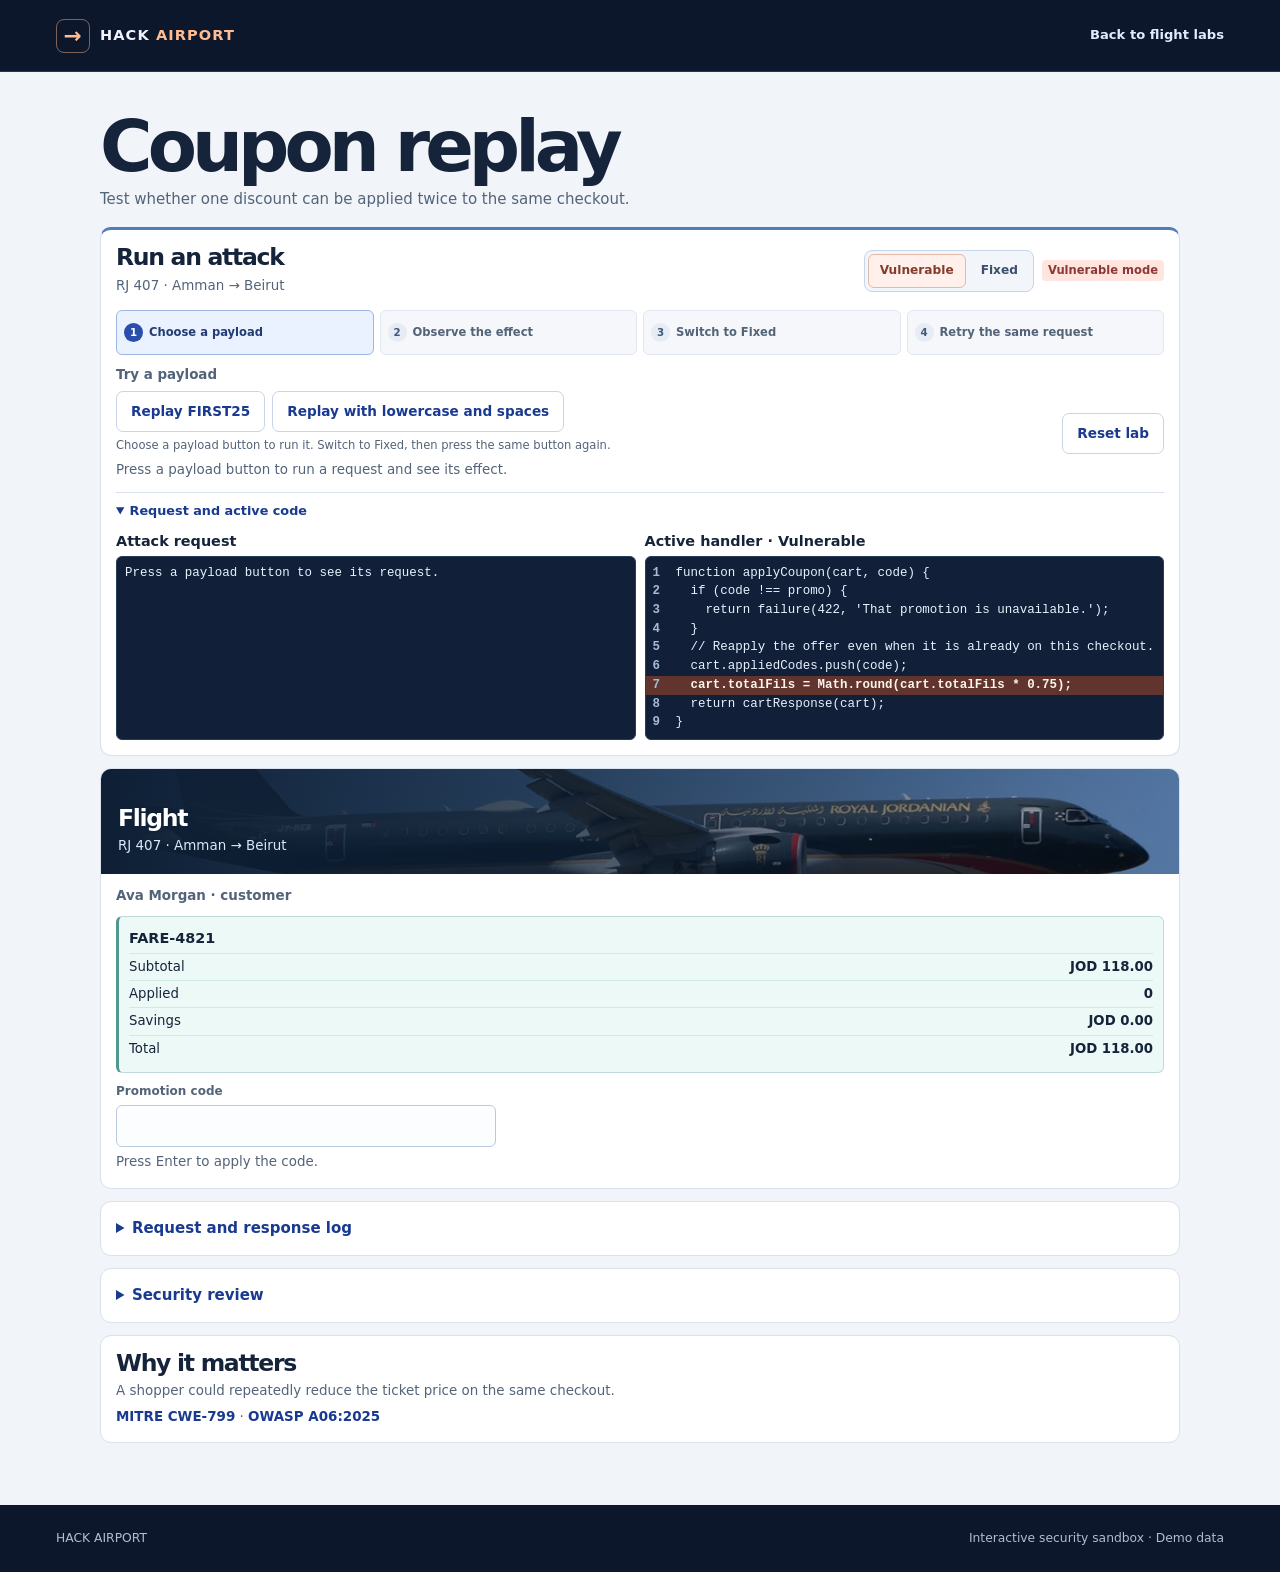
==== projects/hack-airport-lab/checkout.html @ 0961309b "Add Hack Airport security lab project" ====
<!doctype html>
<html lang="en">
<head>
  <meta charset="utf-8">
  <meta name="viewport" content="width=device-width, initial-scale=1">
  <meta name="result-site" content="https://hack-airport-lab.chippersequoia4.chatgpt.site">
  <meta name="theme-color" content="#101315">
  <title>Flight checkout | Hack Airport</title>
  <link rel="stylesheet" href="assets/airport.css">
  <script defer src="assets/flights.js"></script>
  <script defer src="assets/security.js"></script>
  <script defer src="assets/labs.js"></script>
</head>
<body data-lab="coupon">
  <a class="skip" href="#main">Skip to content</a>
  <header class="topbar"><div class="container nav">
    <a href="index.html" class="brand" aria-label="Hack Airport home"><span class="brand-mark" aria-hidden="true">→</span><span>HACK <b>AIRPORT</b></span></a>
    <a class="lab-return" data-return href="index.html">Back to departures</a>
  </div></header>
  <main id="main" class="container lab-page">
    <section class="lab-title">
      <div><h1>Coupon replay</h1><p>Test whether one discount can be applied twice to the same checkout.</p></div>
    </section>
    <section class="lab-panel guided-lab" aria-labelledby="guided-title">
      <div class="guided-head">
        <div><h2 id="guided-title">Run an attack</h2><p id="guided-flight"></p></div>
        <div class="mode-controls">
          <div class="mode-switch" role="group" aria-label="Vulnerability mode">
            <button type="button" class="mode-choice" data-mode-select="vulnerable" aria-pressed="true">Vulnerable</button>
            <button type="button" class="mode-choice" data-mode-select="fixed" aria-pressed="false">Fixed</button>
          </div>
          <span id="mode-state" class="mode-badge" role="status">Vulnerable mode</span>
        </div>
      </div>
      <ol class="lab-steps" aria-label="Lab progress">
        <li aria-current="step"><span>1</span> Choose a payload</li>
        <li><span>2</span> Observe the effect</li>
        <li><span>3</span> Switch to Fixed</li>
        <li><span>4</span> Retry the same request</li>
      </ol>
      <div class="guided-controls">
        <div class="lab-field payload-field">
          <p id="attack-label" class="payload-label">Try a payload</p>
          <div id="attack-options" class="attack-options" role="group" aria-labelledby="attack-label"></div>
          <p class="payload-help">Choose a payload button to run it. Switch to Fixed, then press the same button again.</p>
        </div>
        <div class="lab-actions">
          <button type="button" class="button secondary" id="reset">Reset lab</button>
        </div>
      </div>
      <p id="attack-context" class="attack-context">Press a payload button to run a request and see its effect.</p>
      <div id="attack-result" class="attack-result" role="status" hidden><strong id="attack-verdict"></strong><span id="attack-message"></span></div>
      <div id="attack-effects" class="attack-effects" hidden>
        <div class="effect-card"><p id="effect-before-label">Before the request</p><strong id="effect-before-value"></strong><span id="effect-before-detail"></span></div>
        <div class="effect-card"><p id="effect-after-label">After the request</p><strong id="effect-after-value"></strong><span id="effect-after-detail"></span></div>
      </div>
      <section id="result-share" class="result-share" aria-labelledby="share-title" hidden>
        <div><h3 id="share-title">Result link</h3><p id="result-link-note"></p></div>
        <div class="lab-actions"><button type="button" id="copy-result" class="button secondary">Copy result link</button><a id="open-result" class="button secondary" href="index.html" target="_blank" rel="noopener">Open result →</a></div>
        <input id="result-url" aria-label="Result link" readonly><p id="copy-status" class="feedback" role="status"></p>
      </section>
      <details class="technical-workshop" open>
        <summary>Request and active code</summary>
        <div class="compare-columns guided-code">
          <div><h3>Attack request</h3><pre id="attack-code" class="request-text">Choose an attack to see the request.</pre></div>
          <div><h3 id="active-code-title">Active handler · Vulnerable</h3><pre class="code-view" id="active-code"></pre></div>
        </div>
      </details>
      <noscript><p>Enable JavaScript to run this lab.</p></noscript>
    </section>
    <section class="lab-panel lab-portal" aria-labelledby="portal-title">
      <div class="lab-portal-banner"><div><h2 id="portal-title">Flight</h2><p id="portal-flight"></p></div></div>
      <p class="lab-session" id="actor"></p>
      <div id="app-output" class="lab-receipt" aria-live="polite"></div>
      <form id="coupon-form" class="lab-field lab-inline">
          <label for="promo-code">Promotion code</label>
          <div><input id="promo-code" maxlength="24" required spellcheck="false" autocomplete="off"></div>
          <p>Press Enter to apply the code.</p>
          <p id="coupon-feedback" class="feedback" role="status"></p>
        </form>
    </section>
    <details class="lab-panel lab-inspector manual-inspector">
      <summary>Request and response log</summary>
      <div class="compare-columns">
        <div><h3>Latest request</h3><pre id="request-line" class="request-text">No request sent.</pre></div>
        <div><h3>Latest response <span class="response-status" id="response-status"></span></h3><pre class="response-text" id="response">No request sent.</pre></div>
      </div>
      <details class="request-console">
          <summary>Request console</summary>
          <div class="lab-field">
            <label for="request-editor">HTTP request</label>
            <textarea id="request-editor" rows="5" spellcheck="false" autocomplete="off" autocapitalize="off"></textarea>
            <p><kbd>Ctrl</kbd> + <kbd>Enter</kbd> to send. On Mac, use <kbd>⌘</kbd> + <kbd>Enter</kbd>.</p>
            <p id="request-error" class="feedback" role="status"></p>
          </div>
        </details>
      <details class="lab-hint"><summary>Request history</summary><ol id="request-history" class="lab-history"></ol></details>
    </details>
    <details class="lab-panel manual-review">
      <summary>Security review</summary>
      <p>Repeated applications of one offer lower the same checkout total. The vulnerable handler discounts the current total on each accepted request.</p>
      <p>CWE-799 · Related OWASP A06:2025</p>
    </details>
    <section class="lab-panel lab-comparison" id="comparison" aria-labelledby="comparison-title" hidden>
      <h2 id="comparison-title">Same request, before and after</h2>
      <pre class="request-text" id="compare-request"></pre>
      <div class="compare-columns"><div><h3>Before fix <span id="before-status" class="response-status"></span></h3><pre class="response-text" id="before-response"></pre></div>
      <div><h3>After fix <span id="after-status" class="response-status"></span></h3><pre class="response-text" id="after-response"></pre></div></div>
    </section>
    <section class="lab-panel lab-notes"><h2>Why it matters</h2><p>A shopper could repeatedly reduce the ticket price on the same checkout.</p><p><a href="https://cwe.mitre.org/data/definitions/799.html">MITRE CWE-799</a> · <a href="https://top10.owasp.org/2025/A06_2025-Insecure_Design/">OWASP A06:2025</a></p></section>
  </main>
  <footer class="site-footer"><div class="container"><span>HACK AIRPORT</span><p>Interactive security sandbox · Demo data</p></div></footer>
  <noscript><p class="no-js">Enable JavaScript to run this lab.</p></noscript>
</body>
</html>
---- projects/hack-airport-lab/assets/airport.css ----
:root {
  color-scheme: light;
  --paper: #f1f4f9;
  --surface: #fff;
  --navy: #101c33;
  --navy-deep: #0d172b;
  --ink: #15243a;
  --muted: #536479;
  --line: #d9e1ec;
  --blue: #294eac;
  --blue-dark: #193a90;
  --blue-soft: #eaf0ff;
  --coral: #ffb788;
  --green: #177c76;
  --red: #a43f42;
  font-family: "Instrument Sans", "Inter", system-ui, sans-serif;
}
* { box-sizing: border-box }
[hidden] { display: none !important }
html { scroll-padding-top: 24px }
body { margin: 0; color: var(--ink); background: var(--paper); font-size: 15px; line-height: 1.53 }
h1,h2,h3,p,dl,dd { margin: 0 }
a { color: inherit; text-decoration: none }
button,input,select,textarea { font: inherit }
button { cursor: pointer }
button:disabled { cursor: not-allowed }
button,a,input,select,summary,textarea { -webkit-tap-highlight-color: transparent }
:focus-visible { outline: 3px solid #3065e6; outline-offset: 4px }
.container { width: min(1280px,calc(100% - 112px)); margin-inline: auto }
.skip { position: absolute; top: 6px; left: 12px; z-index: 20; padding: 8px 14px; color: var(--ink); background: white; transform: translateY(-160%) }
.skip:focus { transform: none }
.topbar { background: var(--navy-deep); color: #f0f4ff; border-bottom: 1px solid #ffffff20 }
.nav { display: flex; min-height: 71px; gap: 28px; align-items: center; justify-content: space-between }
.brand { display: inline-flex; align-items: center; flex-shrink: 0; gap: 10px; font-size: .91rem; font-weight: 550; letter-spacing: .075em }
.brand b { color: #ffbc92; font-weight: 800 }
.brand-mark { width: 34px; height: 34px; display: grid; place-items: center; border: 1px solid #ffbc9276; color: #ffbc92; border-radius: 8px; font-size: 1.35rem; line-height: 1 }
.nav nav { display: flex; gap: 23px; align-items: center; font-size: .88rem; font-weight: 600 }
.nav nav a:hover,.nav nav a[aria-current="page"] { color: #ffbc92 }
.nav-status { font-size: .78rem; white-space: nowrap; color: #b0bed7 }
.nav-status i,.board-label i { display: inline-block; width: 7px; height: 7px; margin-right: 5px; border-radius: 100%; background: #75cfb1; vertical-align: 1px }
.button { display: inline-flex; align-items: center; justify-content: center; gap: 9px; min-height: 42px; padding: 7px 14px; border: 1px solid transparent; border-radius: 7px; font-size: .85rem; font-weight: 750; line-height: 1.25; text-align: center; white-space: nowrap; transition: background .15s, border-color .15s, color .15s }
.button.primary { background: var(--blue); color: #fff }
.button.primary:hover:not(:disabled) { background: var(--blue-dark) }
.button.secondary { border-color: #c7d4e9; color: var(--blue-dark); background: #fff }
.button.secondary:hover:not(:disabled) { border-color: var(--blue); background: var(--blue-soft) }
.button:disabled { opacity: .5 }
.button.wide { width: 100% }
.terminal-hero { position: relative; isolation: isolate; overflow: hidden; background: var(--navy); color: white }
.hero-photo { position: absolute; inset: 0 0 0 30%; z-index: -1 }
.hero-photo::after { content: ''; position: absolute; inset: 0; background: linear-gradient(90deg,#101c33 0%,#101c33ad 16%,#101c331c 47%,transparent 79%),linear-gradient(0deg,#101c3390,transparent 44%) }
.terminal-image { width: 100%; height: 100%; display: block; object-fit: cover; object-position: center 50% }
.terminal-inner { position: relative; display: flex; align-items: center; min-height: 397px; padding-block: 53px 60px }
.terminal-copy { max-width: 560px }
.terminal-label { display: flex; gap: 9px; align-items: center; color: #f0c0a5; font-size: .75rem; font-weight: 750; letter-spacing: .135em; margin-bottom: 12px }
.terminal-copy h1 { letter-spacing: -.085em; font-weight: 730; font-size: clamp(3.8rem,8vw,7.3rem); line-height: .99; margin: 0 0 14px -5px }
.terminal-copy > p:not(.terminal-label) { max-width: 32ch; font-size: clamp(1rem,1.7vw,1.16rem); color: #e4ebf7 }
.terminal-copy .button { margin-top: 22px }
.terminal-copy .primary,.aircraft-cap .primary { background: #ffbd92; color: #1f2540; border-color: #ffbd92 }
.terminal-copy .primary:hover { background: #ffd0ae }
.hero-caption { position: absolute; right: 0; bottom: 20px; color: #fff; font-size: .75rem; font-weight: 650 }
.departures,.flight-main,.lab-page { padding-block: 38px 62px }
.section-heading { display: flex; justify-content: space-between; align-items: end; flex-wrap: wrap; gap: 13px; margin-bottom: 15px }
.section-heading h2,.lab-panel h2 { font-size: clamp(1.68rem,3.4vw,2.6rem); letter-spacing: -.055em; line-height: 1.09; font-weight: 750 }
.section-heading p { color: var(--muted); margin-top: 5px; font-size: .87rem }
.board-label { white-space: nowrap; color: var(--muted); font-size: .67rem; letter-spacing: .11em; font-weight: 800 }
.board-label i { background: #b2723f }
.board-controls { display: flex; gap: 10px; align-items: end; padding: 12px; background: #fff; border: 1px solid var(--line); border-radius: 11px }
.board-controls label,.control label { display: block; font-size: .74rem; font-weight: 650; color: var(--muted); margin-bottom: 4px }
.board-controls input,.board-controls select,.control select,.payment-fields input,.payment-fields select,.promo input,.lab-field input,.lab-field select,.lab-field textarea { width: 100%; min-width: 0; min-height: 42px; border: 1px solid #bbc9de; border-radius: 6px; padding: 7px 10px; color: var(--ink); background: #fcfdff }
.search-field { flex: 1 }
.board-controls select { min-width: 159px }
.flight-count { color: var(--muted); font-size: .77rem; margin: 13px 0 6px; min-height: 18px }
.flight-list { display: grid; gap: 7px }
.flight-row { display: grid; grid-template-columns: minmax(235px,1.08fr) minmax(275px,1.35fr) minmax(97px,.48fr) auto; align-items: center; gap: 21px; padding: 13px 14px; background: #fff; border: 1px solid var(--line); border-radius: 10px }
.flight-row:hover { border-color: #a8bbda }
.flight-identity { min-width: 0; display: flex; gap: 11px; align-items: center }
.flight-thumb { width: 75px; height: 54px; border-radius: 5px; object-fit: cover; background: #dbe8f6; flex: none }
.flight-identity strong,.flight-identity span,.flight-identity small,.board-price small,.board-price strong { display: block }
.flight-identity strong { font-size: 1rem; letter-spacing: -.013em }
.flight-identity span,.flight-identity small,.board-price small { font-size: .71rem; color: var(--muted) }
.flight-identity span { font-weight: 700 }
.board-route { display: grid; grid-template-columns: 1fr minmax(62px,.88fr) 1fr; align-items: center; gap: 10px }
.board-stop:last-child { text-align: right }
.board-stop strong { display: block; font-size: 1.42rem; line-height: 1.15; letter-spacing: -.04em; font-variant-numeric: tabular-nums }
.board-stop span { color: #3e5372; font-size: .72rem; white-space: nowrap }
.route-track { display: grid; text-align: center; align-items: center; gap: 3px; color: #546784; font-size: .69rem; white-space: nowrap }
.track-line { position: relative; display: block; height: 1px; background: #bfcee5; margin: 2px 0; width: 100% }
.track-line::after { content: ''; position: absolute; width: 6px; height: 6px; right: 0; top: -3px; border-top: 1px solid #8ca8ce; border-right: 1px solid #8ca8ce; transform: rotate(45deg) }
.board-price { text-align: right }
.board-price strong { font-size: 1.05rem; color: var(--blue-dark); white-space: nowrap }
.empty { border: 1px solid var(--line); border-radius: 8px; padding: 22px; background: #fff; color: var(--muted) }
.site-footer { color: #aebdd5; background: var(--navy-deep); font-size: .77rem }
.site-footer .container { display: flex; align-items: center; justify-content: space-between; flex-wrap: wrap; gap: 12px; padding-block: 24px }
.site-footer a { color: #f1d4bd; font-weight: 800; letter-spacing: .09em }
.back-link { display: inline-block; color: var(--blue-dark); font-size: .83rem; font-weight: 750; margin-bottom: 15px }
.flight-main { padding-top: 25px }
.itinerary { display: flex; justify-content: space-between; align-items: end; gap: 24px; flex-wrap: wrap; margin-bottom: 20px }
.itinerary-title > p { color: var(--blue-dark); font-size: .82rem; font-weight: 800; margin-bottom: 7px }
.itinerary-title h1,.lab-title h1 { font-size: clamp(2.4rem,5.6vw,5.15rem); letter-spacing: -.069em; line-height: 1.02 }
.itinerary-data { display: flex; gap: 21px; flex-wrap: wrap }
.itinerary-data dt,.fare-lines dt { color: var(--muted); font-size: .75rem }
.itinerary-data dd { font-size: 1.06rem; font-weight: 800; letter-spacing: -.02em }
.itinerary-data small { display: block; color: var(--muted); font-size: .7rem }
.aircraft-photo { position: relative; display: block; width: 100%; padding: 0; text-align: start; border: 1px solid #ccd6e5; border-radius: 14px; background: #b6c9df; overflow: hidden; isolation: isolate }
.aircraft-photo img { display: block; width: 100%; height: clamp(272px,40vw,513px); object-fit: cover; object-position: 50% 48%; transition: transform .3s }
.aircraft-photo:hover img { transform: scale(1.025) }
.aircraft-photo::after { content: ''; position: absolute; inset: 30% 0 0; background: linear-gradient(0deg,#07162bd9,transparent); pointer-events: none }
.aircraft-cap { position: absolute; bottom: 0; inset-inline: 0; z-index: 1; display: flex; justify-content: space-between; align-items: end; gap: 12px; padding: 22px; color: white }
.aircraft-cap strong { display: block; font-size: clamp(1.28rem,3.15vw,2.7rem); line-height: 1.03; letter-spacing: -.05em }
.aircraft-cap small { display: block; color: #e0ebfd; margin-top: 4px }
.aircraft-credits { display: flex; justify-content: space-between; flex-wrap: wrap; gap: 8px; color: var(--muted); font-size: .74rem; padding: 7px 2px 0 }
.aircraft-credits a,.source-link,.flight-sources a { color: var(--blue-dark); text-decoration: underline; text-underline-offset: 2px }
.cabin-section,.trips-section { margin-top: 32px }
.cabin-grid { display: grid; grid-template-columns: minmax(0,1fr) minmax(245px,294px); gap: 14px; align-items: start }
.cabin-panel,.booking-summary,.flight-sources,.lab-panel,.trip-card { border: 1px solid var(--line); border-radius: 11px; background: #fff; min-width: 0 }
.cabin-panel { overflow: hidden }
.cabin-toolbar { display: flex; flex-wrap: wrap; align-items: end; justify-content: space-between; gap: 10px; padding: 11px 13px; border-bottom: 1px solid var(--line) }
.control select { min-height: 36px; padding: 5px 9px; font-size: .81rem }
.view-switch,.camera-bar { display: flex; gap: 5px; flex-wrap: wrap }
.view-switch button,.camera-bar button { border: 1px solid #d1deef; background: #fff; color: #36567e; font-size: .76rem; font-weight: 700; min-height: 34px; border-radius: 5px; padding: 5px 8px }
.view-switch button[aria-pressed="true"],.camera-bar button[aria-pressed="true"] { border-color: #90a8d5; color: var(--blue-dark); background: var(--blue-soft) }
.camera-bar button:disabled { opacity: .5 }
.camera-bar { padding: 7px 12px; background: #eff4fb; border-top: 1px solid var(--line) }
.seat-legend { display: flex; align-items: center; flex-wrap: wrap; gap: 8px 13px; padding: 8px 13px; color: var(--muted); font-size: .71rem }
.seat-legend strong { margin-left: auto; color: var(--ink) }
.seat-legend i { display: inline-block; width: 10px; height: 10px; border-radius: 3px; margin-right: 2px }
.seat-legend .available { background: #3cb7aa }
.seat-legend .booked { background: #9aa8bb }
.seat-legend .selected { background: #f2a56b }
.cabin-viewport { position: relative; height: clamp(455px,52vw,584px); overflow: hidden; background: #102339 }
.cabin-viewport canvas,#hotspots { position: absolute; width: 100%; height: 100%; inset: 0 }
#hotspots { pointer-events: none }
.hot-seat { position: absolute; transform: translate(-50%,-50%); pointer-events: auto; min-width: 14px; min-height: 13px; padding: 0 1px; border: 1px solid #051d27; border-radius: 3px; color: #062520; background: #a7e9d7; font: 750 .58rem/1 ui-monospace,monospace; box-shadow: 0 1px 4px #08171966 }
.hot-seat:hover:not(:disabled) { background: #eefbf7 }
.hot-seat.booked { color: #f4f7fc; border-color: #465971; background: #556781; opacity: .8; pointer-events: none }
.hot-seat.selected { background: #ffc795; color: #401e10; border-color: #763c22 }
.camera-caption { position: absolute; pointer-events: none; top: 8px; right: 9px; color: #edf6ff; padding: 3px 6px; background: #0b172ad9; border: 1px solid #9aaec363; border-radius: 4px; font-size: .71rem }
.cabin-paging { display: flex; align-items: center; justify-content: space-between; gap: 6px; padding: 8px 10px; border-top: 1px solid var(--line); color: var(--muted); font-size: .73rem; text-align: center }
.cabin-paging .button { min-height: 33px; font-size: .73rem; padding: 4px 7px }
.flat-cabin { padding: 14px 10px; max-height: 620px; overflow: auto; background: #eaf0f7 }
.flat-header { display: block; width: fit-content; margin: 2px auto 9px; padding: 4px 10px; border: 1px solid #9eb0c8; border-radius: 7px 7px 3px 3px; background: #d7e2f0; color: #405a7b; font-size: .72rem }
.flat-row { display: grid; grid-template-columns: 22px repeat(var(--cols), minmax(16px,31px)); gap: 3px; justify-content: center; align-items: center; margin-bottom: 4px; font-size: .7rem; color: #465773 }
.flat-row button { min-width: 0; min-height: 25px; padding: 0; font-size: .61rem; border: 1px solid #80bcb1; background: #d8f1ea; color: #0c504a; border-radius: 4px; font-weight: 750 }
.flat-row button:disabled { background: #d3dce9; border-color: #b2bfcf; color: #4e5d73 }
.flat-row button.selected { border-color: #cc874e; background: #ffdfbd; color: #603619 }
.flat-row button:hover:not(:disabled) { border-color: #155d53 }
.flat-class { width: min(100%,360px); margin: 11px auto 8px; padding: 3px 5px; color: #3d5476; border-bottom: 1px solid #b7c6db; font-size: .73rem; font-weight: 775; text-align: center }
.booking-summary { padding: 16px; position: sticky; top: 10px }
.seat-location { padding: 8px; background: #e8f1fb; color: #2e527a; border-radius: 5px; font-size: .71rem; font-weight: 800; letter-spacing: .07em; margin-bottom: 12px }
.booking-summary h3 { font-size: 1.43rem; letter-spacing: -.04em }
.booking-summary > p:not(.seat-location) { margin-top: 4px; font-size: .81rem; color: var(--muted) }
.booking-summary .button { margin-top: 13px }
.fare-lines { margin-top: 11px }
.fare-lines div { display: flex; justify-content: space-between; gap: 8px; align-items: baseline; padding: 5px 0; border-top: 1px solid var(--line) }
.fare-lines dd { font-weight: 750; text-align: right }
.trip-list { display: grid; gap: 7px }
.trip-card { display: flex; flex-wrap: wrap; gap: 12px; justify-content: space-between; padding: 12px 15px }
.trip-card p { color: var(--muted); font-size: .76rem }
.trip-card strong,.trip-card a { font-size: .9rem; font-weight: 750 }
.trip-card a { color: var(--blue-dark) }
.flight-sources { margin-top: 22px; padding: 12px; font-size: .81rem; color: var(--muted) }
.flight-sources summary { cursor: pointer; font-weight: 700; color: var(--ink) }
.flight-sources p { margin-block: 7px }
.payment-dialog { width: min(94%,515px); max-height: 92vh; overflow: auto; color: var(--ink); background: var(--surface); border: 1px solid #aabbd7; border-radius: 12px; padding: 19px }
.payment-dialog::backdrop { background: #09162cbd }
.dialog-head { display: flex; align-items: start; justify-content: space-between; gap: 7px; margin-bottom: 14px }
.dialog-head h2 { font-size: 1.6rem; letter-spacing: -.04em }
.dialog-head p { color: var(--muted); font-size: .84rem }
.dialog-head .button { min-height: 33px; padding: 5px 10px; font-size: 1rem }
.payment-fields { display: grid; grid-template-columns: 1fr 1fr; gap: 8px }
.payment-fields label,.promo label,.lab-field label { display: grid; gap: 3px; font-size: .75rem; font-weight: 750; color: var(--muted) }
.promo { margin-top: 11px }
.promo div { display: flex; gap: 5px; margin-top: 4px }
.checkout-total { display: flex; justify-content: space-between; align-items: center; border-top: 1px solid var(--line); padding: 9px 0; margin-top: 9px }
.checkout-total strong { font-size: 1.25rem; color: var(--blue-dark) }
.feedback { font-size: .81rem; margin-top: 4px; color: var(--green) }
.feedback[data-error="true"] { color: var(--red) }
.feedback:empty { display: none }
.lab-page { max-width: 1080px }
.lab-title { margin-bottom: 16px }
.lab-title p { color: var(--muted); margin-top: 5px }
.lab-panel { padding: 15px }
.lab-portal { overflow: hidden }
.lab-inspector,.manual-review,.lab-comparison,.lab-code,.lab-notes { margin-top: 12px }
.lab-panel h2 { font-size: 1.47rem; margin-bottom: 5px }
.lab-panel h3 { font-size: .9rem; margin-bottom: 4px }
.lab-panel p { color: var(--muted); font-size: .84rem }
.lab-portal-banner { display: grid; align-items: end; min-height: 105px; margin: -15px -15px 12px; padding: 17px; color: white; background: linear-gradient(90deg,#0e1f35 0%,#0d1f35c6 42%,#101c3354),var(--lab-still) center 43%/cover }
.lab-portal-banner p { color: #d9e8fb }
.lab-session { font-size: .8rem; font-weight: 700 }
.lab-receipt { padding: 10px; margin: 9px 0; border: 1px solid #bfd9dc; border-left: 3px solid #51978e; border-radius: 6px; background: #edf9f7 }
.lab-receipt dl div { display: flex; justify-content: space-between; gap: 8px; padding: 3px 0; border-top: 1px solid #cfe9e6; font-size: .83rem }
.lab-receipt dd { font-weight: 750; text-align: right }
.lab-field { display: grid; gap: 5px; max-width: 380px }
.request-console .lab-field { max-width: none; margin-top: 7px }
.lab-field textarea { font: .85rem/1.5 ui-monospace,monospace; resize: vertical }
.compare-columns,.lab-code { display: grid; grid-template-columns: repeat(2,minmax(0,1fr)); gap: 9px }
.lab-inspector .compare-columns { margin: 9px 0 }
.lab-modebar,.lab-actions { display: flex; align-items: center; flex-wrap: wrap; gap: 6px }
.lab-modebar { justify-content: space-between; margin: 8px 0 }
.mode-badge,.response-status:not(:empty) { display: inline-block; padding: 2px 6px; border-radius: 4px; font-size: .72rem; background: #dcefe9; color: #124e48; font-weight: 750 }
.mode-badge:not(.is-fixed),.response-status[data-error="true"] { background: #ffe5de; color: #8c3837 }
.request-text,.response-text,.code-view { min-height: 37px; padding: 7px 8px; border: 1px solid #293c57; border-radius: 6px; background: #112038; color: #e8f2ff; white-space: pre-wrap; overflow-wrap: anywhere; font: .78rem/1.5 ui-monospace,monospace; margin: 0 }
.code-view { white-space: pre; overflow: auto; padding-inline: 0 }
.code-line { display: block; padding-inline: 7px }
.code-line strong { display: inline-block; min-width: 2.4ch; color: #a3bbdb; margin-right: 5px }
#vulnerable-code .highlight-line { background: #60372c; color: #fff2e9 }
#fixed-code .highlight-line { background: #1e574b; color: #ecfaf6 }
.lab-code p,.lab-notes p,.manual-review p { margin-top: 5px }
.lab-notes a,.lab-panel summary { color: var(--blue-dark); cursor: pointer; font-weight: 750 }
.lab-history { color: var(--muted); font-size: .8rem; margin-block: 3px }
.lab-comparison .request-text { margin-bottom: 7px }
@media(max-width:1050px) {
  .container { width: calc(100% - 54px) }
  .flight-row { gap: 10px; grid-template-columns: minmax(161px,.9fr) minmax(244px,1.4fr) minmax(77px,.4fr) auto }
  .flight-thumb { width: 53px; height: 42px }
}
@media(max-width:780px) {
  .hero-photo { left: 18%; opacity: .74 }
  .hero-photo::after { background: linear-gradient(90deg,#101c33,#101c3390 40%,#101c331d 84%),linear-gradient(0deg,#101c338c,transparent 50%) }
  .terminal-inner { min-height: 335px }
  .flight-row { grid-template-columns: 1fr 1fr; row-gap: 10px }
  .flight-identity { grid-column: 1 }
  .board-price { grid-row: 1; grid-column: 2 }
  .board-route { grid-column: 1 / -1; grid-row: 2; border-top: 1px solid var(--line); padding-top: 8px }
  .flight-select { grid-column: 1 / -1; justify-self: end }
  .cabin-grid { grid-template-columns: 1fr }
  .booking-summary { position: static }
}
@media(max-width:520px) {
  .container { width: calc(100% - 24px) }
  .nav { min-height: 58px; gap: 8px }
  .nav nav { gap: 9px; font-size: .76rem }
  .nav-status { display: none }
  .terminal-copy h1 { font-size: 3.53rem; margin-left: -2px }
  .terminal-copy > p:not(.terminal-label) { max-width: 25ch }
  .terminal-inner { min-height: 313px; padding-block: 35px 47px }
  .hero-photo { left: 0; opacity: .59 }
  .hero-caption { bottom: 8px }
  .departures,.flight-main,.lab-page { padding-block: 23px 35px }
  .board-controls { flex-wrap: wrap }
  .search-field { flex-basis: 100% }
  .aircraft-cap { padding: 12px; align-items: start; flex-direction: column }
  .aircraft-cap .button { min-height: 35px }
  .cabin-viewport { height: 432px }
  .seat-legend strong { flex-basis: 100%; margin-left: 0 }
  .payment-fields,.lab-code,.compare-columns { grid-template-columns: 1fr }
}
@media(prefers-reduced-motion:reduce) {
  *,*::before,*::after { transition: none !important; scroll-behavior: auto !important }
}

/* Flight detail and aircraft-wide seat map */
.flight-page .itinerary { margin-bottom: 14px; gap: 15px 25px }
.flight-page .itinerary-title h1 { font-size: clamp(2rem,5vw,4.3rem) }
.flight-page .cabin-section { margin-top: 21px }
.compact-aircraft { display: grid; grid-template-columns: minmax(120px,208px) minmax(155px,1fr) auto; align-items: center; gap: 13px 16px; padding: 8px; border: 1px solid #d2dceb; border-radius: 12px; background: #fff }
.compact-aircraft > img { display: block; width: 100%; height: 91px; object-fit: cover; object-position: center 49%; border-radius: 7px; background: #cbdcec }
.compact-aircraft-info h2 { color: var(--ink); font-size: clamp(1rem,2.2vw,1.44rem); letter-spacing: -.04em; line-height: 1.17 }
.compact-aircraft-info p,.compact-aircraft-info a { color: var(--muted); font-size: .76rem }
.compact-aircraft-info a { display: inline-block; color: var(--blue-dark); text-decoration: underline; margin-top: 2px; text-underline-offset: 2px }
.aircraft-inventory { display: grid; grid-template-columns: repeat(3,minmax(78px,1fr)); gap: 6px; padding-right: 3px }
.aircraft-inventory > div { min-width: 0; padding: 9px 11px; border: 1px solid #d4e2e6; border-radius: 7px; color: #175f53; background: #eef9f4 }
.aircraft-inventory > div:nth-child(2) { border-color: #e6d4a2; color: #74521e; background: #fcf4e1 }
.aircraft-inventory > div:nth-child(3) { border-color: #d5dfea; color: #43546c; background: #f1f4f9 }
.aircraft-inventory dd { font-size: 1.22rem; font-weight: 800; line-height: 1.15; font-variant-numeric: tabular-nums }
.aircraft-inventory dt { white-space: nowrap; font-size: .69rem }
.card-availability { color: #146957 !important; font-weight: 750 }
.flight-page .cabin-toolbar { align-items: center; padding-top: 9px; padding-bottom: 9px }
.deck-links { display: flex; gap: 6px; align-items: center; flex-wrap: wrap; font-size: .76rem; color: #547090 }
.deck-links a,.deck-links span { padding: 3px 7px; border: 1px solid #c6d5e6; border-radius: 5px; background: #f4f8fc; font-weight: 700 }
.deck-links a:hover { background: #e6effd; color: var(--blue-dark) }
.seat-legend .vip { background: #c79a51 }
.whole-cabin { overflow: auto; max-height: min(78vh,835px); min-height: 495px; border-top: 1px solid var(--line); background: linear-gradient(90deg,#e6edf4,#f1f5f8 38%,#edf2f7 66%,#e6edf4); scrollbar-color: #91a8c2 #e5edf5; scrollbar-width: thin; scroll-padding-top: 41px }
.full-deck + .full-deck { border-top: 2px solid #bfcfe0 }
.deck-header { position: sticky; top: 0; z-index: 2; display: flex; align-items: center; justify-content: space-between; gap: 10px; padding: 8px 12px; border-bottom: 1px solid #c5d4e3; background: #f0f5faf5; color: #365475 }
.deck-header h3 { font-size: .88rem; color: var(--ink) }
.deck-header span { font-size: .73rem; color: #176b5d; font-weight: 750 }
.deck-stage { position: relative; width: 100%; min-height: 153px; isolation: isolate }
.deck-canvas,.deck-seat-layer { position: absolute; display: block; width: 100%; height: 100%; inset: 0 }
.deck-seat-layer { pointer-events: none }
.deck-seat { position: absolute; transform: translate(-50%,-50%); height: 18px; padding: 0 1px; pointer-events: auto; border: 1px solid #4f9987; border-radius: 3px; background: #a9ebd9; color: #0f3933; font: 800 .57rem/1 ui-monospace,monospace; text-align: center }
.deck-seat:hover:not(:disabled),.deck-seat:focus-visible { background: white; color: #074b3e; z-index: 1 }
.deck-seat.booked { border-color: #566780; color: #e6edf8; background: #5f7087 }
.deck-seat.vip-seat:not(.booked):not(.selected),.hot-seat.vip-seat:not(.booked):not(.selected),.flat-row button.vip-seat:not(:disabled):not(.selected) { color: #482f10; background: #f2d8a4; border-color: #ac7d3c }
.deck-seat.selected { background: #ffc38e; border-color: #8a491f; color: #502710 }
.seat-tools { display: grid; gap: 9px; position: sticky; top: 10px; min-width: 0 }
.seat-tools .booking-summary { position: static }
#preview-seat { margin-top: 11px }
#continue-booking { margin-top: 6px }
.vip-location { background: #f7edda; color: #7b5521 }
.cabin-classes,.inside-photo { min-width: 0; border: 1px solid var(--line); border-radius: 9px; background: #fff }
.cabin-classes { padding: 10px 12px }
.cabin-classes h3 { font-size: .9rem; margin-bottom: 3px }
.class-item { display: flex; flex-wrap: wrap; justify-content: space-between; align-items: center; gap: 5px; border-top: 1px solid #edf1f5; padding: 4px 0; font-size: .73rem; color: #566e8a }
.class-item strong { color: #344c6c; font-weight: 750 }
.vip-label { display: inline-block; margin-left: 5px; color: #714c18; background: #f7e9c9; border: 1px solid #e4cf99; padding: 0 4px; border-radius: 3px; font-size: .61rem; line-height: 1.5; font-weight: 800 }
.inside-photo { margin: 0; overflow: hidden }
.inside-photo img { display: block; width: 100%; height: 139px; object-fit: cover; object-position: center; background: #e4eef8 }
.inside-photo figcaption { padding: 6px 8px; color: var(--muted); font-size: .67rem }
.inside-photo figcaption a { display: block; color: var(--blue-dark); text-decoration: underline; text-underline-offset: 2px }
@media(max-width:920px) {
  .compact-aircraft { grid-template-columns: minmax(125px,158px) minmax(150px,1fr) auto }
  .aircraft-inventory { grid-template-columns: repeat(3,minmax(62px,1fr)) }
  .aircraft-inventory > div { padding-inline: 6px }
}
@media(max-width:780px) {
  .seat-tools { position: static; grid-template-columns: minmax(245px,1fr) minmax(190px,1fr); align-items: start }
  .seat-tools .booking-summary { grid-row: span 2 }
  .inside-photo img { height: 113px }
  .whole-cabin { max-height: 69vh; min-height: 400px }
}
@media(max-width:620px) {
  .compact-aircraft { grid-template-columns: minmax(100px,170px) minmax(115px,1fr); gap: 7px 10px }
  .compact-aircraft > img { height: 73px }
  .aircraft-inventory { grid-column: 1 / -1; padding-right: 0 }
  .aircraft-inventory > div { padding: 5px 7px }
  .flight-page .itinerary-data { gap: 8px 16px }
  .flight-page .itinerary-data small { word-break: normal }
}
@media(max-width:520px) {
  .seat-tools { grid-template-columns: minmax(0,1fr) }
  .seat-tools .booking-summary { grid-row: auto }
  .whole-cabin { max-height: 66vh; min-height: 335px }
  .deck-seat { height: 16px; font-size: .56rem }
}
.whole-cabin.is-fit { display: grid; grid-auto-flow: column; grid-auto-columns: minmax(0,1fr); min-height: 0; max-height: none; }
.whole-cabin.is-fit .full-deck + .full-deck { border-top: 0; border-left: 1px solid #c5d4e3 }
.whole-cabin.is-fit .deck-header { position: static; align-items: start; flex-wrap: wrap; gap: 1px 5px }
.whole-cabin.is-fit .deck-seat-layer { display: none }
@media(max-width:430px) {
  .whole-cabin.is-fit .deck-header { padding-inline: 7px }
  .view-switch button { padding-inline: 5px }
}

.flight-labs { margin-top: 33px; scroll-margin-top: 20px }
.flight-lab-grid { display: grid; grid-template-columns: repeat(3,minmax(0,1fr)); gap: 9px }
.flight-lab-grid article { display: grid; grid-template-rows: auto 1fr auto; gap: 5px; min-width: 0; padding: 14px; border: 1px solid var(--line); border-top: 3px solid #738fc8; border-radius: 8px; background: #fff }
.flight-lab-grid h3 { color: var(--ink); font-size: .95rem }
.flight-lab-grid p { color: var(--muted); font-size: .82rem }
.flight-lab-grid .button { justify-self: start; margin-top: 5px }
.guided-lab { margin-bottom: 12px; border-top: 3px solid #7898cf }
.guided-head,.guided-controls { display: flex; flex-wrap: wrap; justify-content: space-between; gap: 8px 15px; align-items: center }
.guided-controls { align-items: end; margin: 10px 0 6px }
.guided-controls .lab-field { flex-basis: min(100%,620px); max-width: none }
.guided-controls .button { min-height: 41px }
.mode-controls { display: flex; align-items: center; flex-wrap: wrap; gap: 8px }
.mode-switch { display: inline-flex; padding: 3px; gap: 3px; border: 1px solid #c7d4e9; border-radius: 8px; background: #f2f5fa }
.mode-choice { min-height: 34px; padding: 6px 11px; border: 1px solid transparent; border-radius: 6px; color: #3c4f6d; background: transparent; font: inherit; font-size: .76rem; font-weight: 750; cursor: pointer }
.mode-choice[aria-pressed="true"][data-mode-select="vulnerable"] { border-color: #e3baaa; color: #843c2b; background: #fff0eb }
.mode-choice[aria-pressed="true"][data-mode-select="fixed"] { border-color: #9dcdbb; color: #185545; background: #e7f6ef }
.payload-label { margin: 0; font-size: .75rem; font-weight: 750; color: var(--muted) }
.attack-options { display: flex; flex-wrap: wrap; gap: 7px }
.payload-button { min-height: 41px; white-space: normal; text-align: left }
.payload-button.is-selected { border-color: var(--blue); color: #fff; background: var(--blue) }
.payload-help { margin: 0; font-size: .72rem !important }
.attack-context:not(:empty) { margin: 6px 0 8px }
.guided-code { margin-top: 9px }
.guided-code .request-text,.guided-code .code-view { min-height: 112px; flex: 1; align-content: start }
.guided-code > div { display: flex; flex-direction: column; min-width: 0 }
.guided-code .highlight-line { background: #61352d; color: #fff4eb; font-weight: 750 }
.guided-code [data-mode="fixed"] .highlight-line { background: #205849; color: #eafbf2 }
.attack-result { display: flex; gap: 4px 10px; flex-wrap: wrap; align-items: baseline; margin-top: 11px; padding: 7px 10px; border: 1px solid #e2b581; border-radius: 6px; color: #653a19; background: #fff3e3; font-size: .82rem }
.attack-result[data-outcome="blocked"] { border-color: #90cab7; color: #185545; background: #e7f6ef }
.attack-result[data-outcome="unexpected"] { border-color: #d1dcea; color: var(--muted); background: #f5f8fb }
@media(max-width:780px) { .flight-lab-grid { grid-template-columns: 1fr } }

.lab-return { color: #e1ecff; font-size: .82rem; font-weight: 700 }
.lab-return:hover { text-decoration: underline }
.lab-steps { display: grid; grid-template-columns: repeat(4,minmax(0,1fr)); gap: 6px; margin: 14px 0 0; padding: 0; list-style: none }
.lab-steps li { display: flex; align-items: center; gap: 6px; min-height: 45px; padding: 5px 7px; border: 1px solid #e0e7f2; border-radius: 6px; background: #f5f7fa; color: #536479; font-size: .72rem; font-weight: 650 }
.lab-steps li span { flex: none; display: grid; place-items: center; width: 19px; height: 19px; border-radius: 50%; background: #e6ecf5; color: #41597a; font-size: .64rem; font-weight: 800 }
.lab-steps li[aria-current="step"] { border-color: #9fb6e2; background: #eaf1ff; color: #233c73 }
.lab-steps li[aria-current="step"] span { background: #294eac; color: #fff }
.lab-steps li.is-done { border-color: #d3e7df; background: #edf6f2; color: #285648 }
.lab-steps li.is-done span { background: #cfe8df; color: #205446 }
.attack-effects { display: grid; grid-template-columns: repeat(2,minmax(0,1fr)); gap: 7px; margin-top: 8px }
.effect-card { display: flex; flex-direction: column; gap: 4px; min-width: 0; padding: 8px 11px; border: 1px solid #dfe6ef; border-radius: 7px; background: #f6f8fb }
.effect-card:last-child { border-color: #e7d3ae; background: #fff6e7 }
.attack-effects[data-outcome="blocked"] .effect-card:last-child { border-color: #bcdccf; background: #eaf7ef }
.effect-card p { font-size: .68rem; font-weight: 750; color: #516680 }
.effect-card strong { color: var(--navy); font-size: clamp(.99rem,2vw,1.31rem); line-height: 1.15; overflow-wrap: anywhere }
.effect-card span { color: #4b5d73; font-size: .73rem }
.result-share { display: grid; grid-template-columns: 1fr auto; gap: 5px 10px; align-items: center; margin-top: 9px; padding: 8px 10px; border: 1px solid #cdd9ec; border-radius: 7px; background: #f3f7fe }
.result-share h3 { margin-bottom: 0 }
.result-share p { font-size: .72rem }
.result-share input { grid-column: 1/-1; min-width: 0; padding: 6px 7px; border: 1px solid #bfcee5; border-radius: 5px; color: #213e71; background: #fff; font: .73rem/1.35 ui-monospace,monospace }
.result-share .button { min-height: 34px; padding: 6px 9px; font-size: .74rem }
.result-share .feedback { grid-column: 1/-1; margin: 0 }
.technical-workshop { margin-top: 11px; border-top: 1px solid var(--line); padding-top: 8px }
.technical-workshop summary { font-size: .8rem }
.guided-lab { border-top-color: #537ab9 }
@media(max-width:640px) {
  .lab-steps { grid-template-columns: repeat(2,minmax(0,1fr)) }
  .result-share { grid-template-columns: 1fr }
}
@media(max-width:390px) {
  .attack-effects { grid-template-columns: 1fr }
}
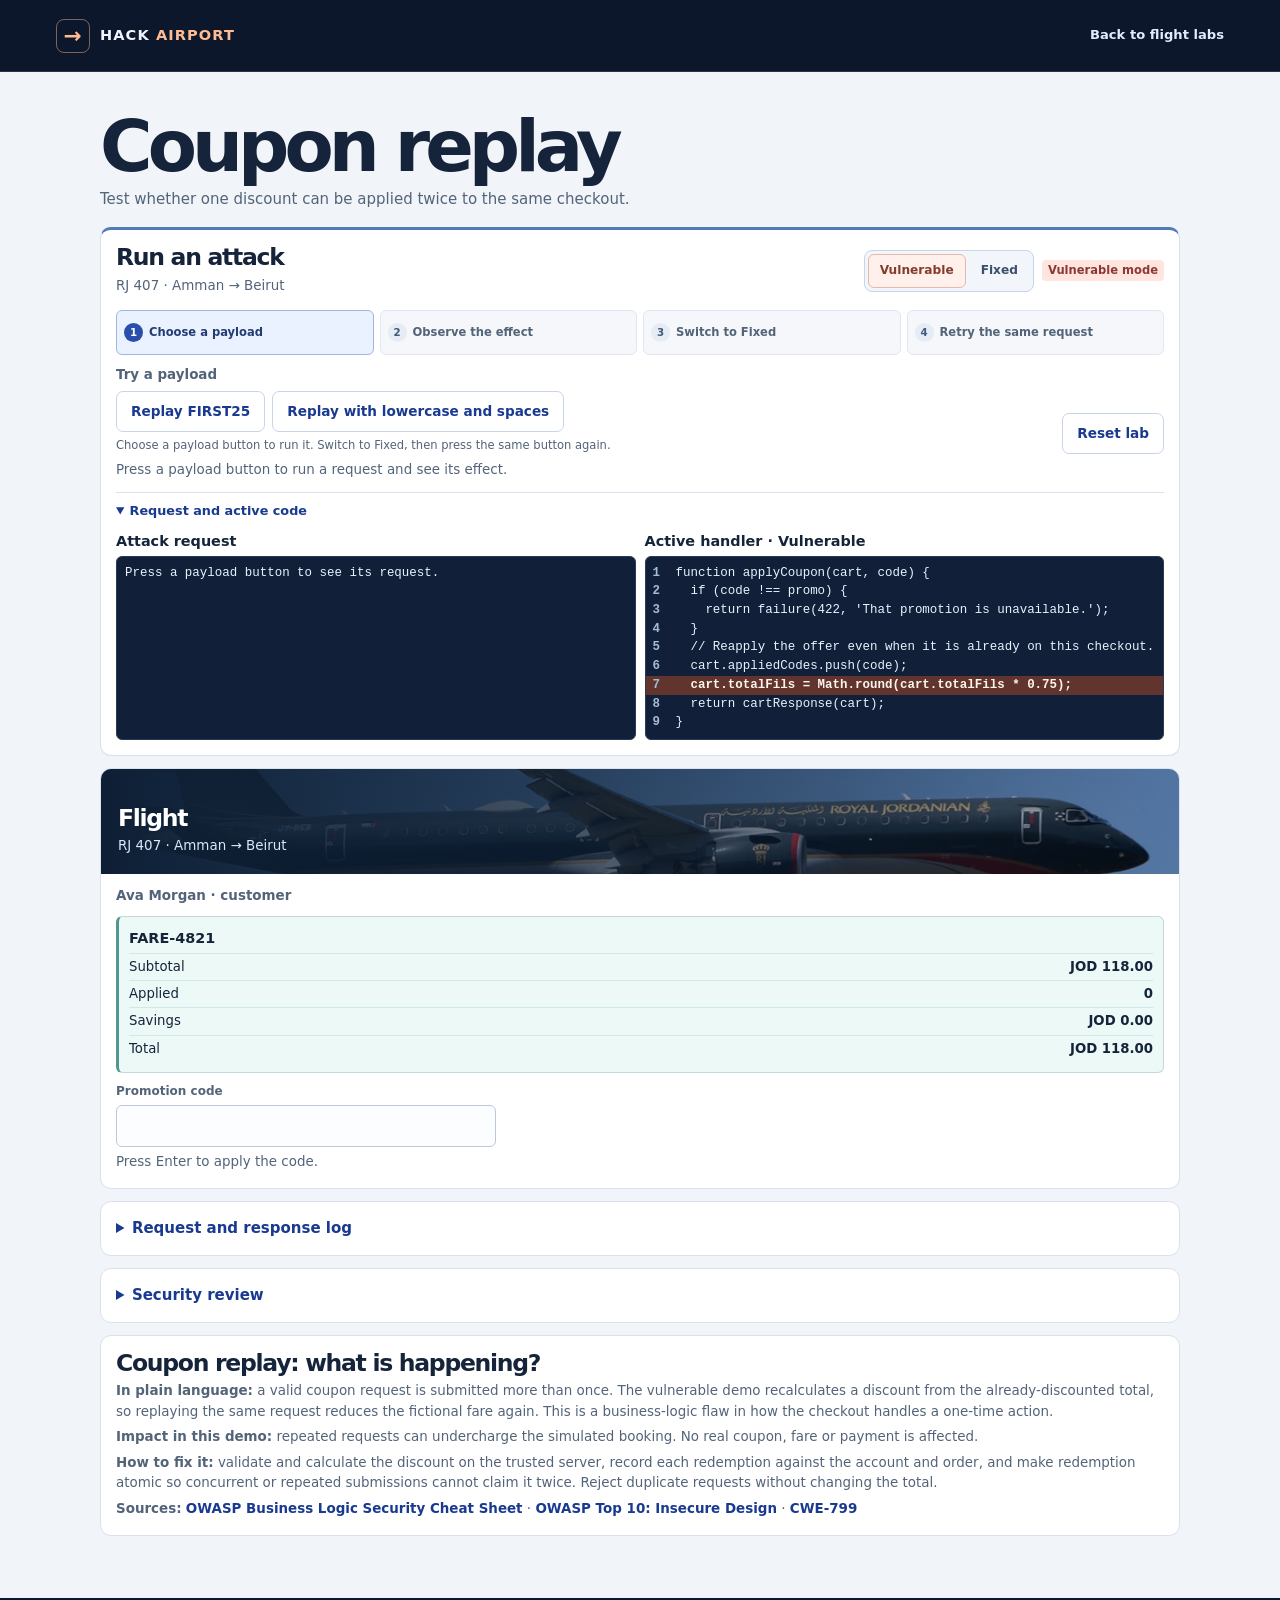
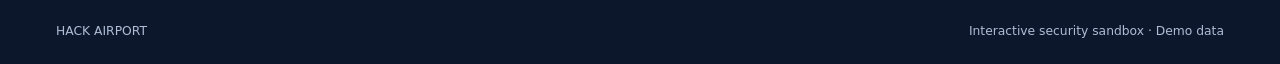
==== commit f4964fb6: "Add vulnerability references and GitHub Pages deployment" ====
--- a/projects/hack-airport-lab/checkout.html
+++ b/projects/hack-airport-lab/checkout.html
@@ -3,7 +3,7 @@
 <head>
   <meta charset="utf-8">
   <meta name="viewport" content="width=device-width, initial-scale=1">
-  <meta name="result-site" content="https://hack-airport-lab.chippersequoia4.chatgpt.site">
+  <meta name="result-site" content="https://osamaalsmadi.github.io/osamaalsmadi/">
   <meta name="theme-color" content="#101315">
   <title>Flight checkout | Hack Airport</title>
   <link rel="stylesheet" href="assets/airport.css">
@@ -107,7 +107,12 @@
       <div class="compare-columns"><div><h3>Before fix <span id="before-status" class="response-status"></span></h3><pre class="response-text" id="before-response"></pre></div>
       <div><h3>After fix <span id="after-status" class="response-status"></span></h3><pre class="response-text" id="after-response"></pre></div></div>
     </section>
-    <section class="lab-panel lab-notes"><h2>Why it matters</h2><p>A shopper could repeatedly reduce the ticket price on the same checkout.</p><p><a href="https://cwe.mitre.org/data/definitions/799.html">MITRE CWE-799</a> · <a href="https://top10.owasp.org/2025/A06_2025-Insecure_Design/">OWASP A06:2025</a></p></section>
+    <section class="lab-panel lab-notes"><h2>Coupon replay: what is happening?</h2>
+      <p><strong>In plain language:</strong> a valid coupon request is submitted more than once. The vulnerable demo recalculates a discount from the already-discounted total, so replaying the same request reduces the fictional fare again. This is a business-logic flaw in how the checkout handles a one-time action.</p>
+      <p><strong>Impact in this demo:</strong> repeated requests can undercharge the simulated booking. No real coupon, fare or payment is affected.</p>
+      <p><strong>How to fix it:</strong> validate and calculate the discount on the trusted server, record each redemption against the account and order, and make redemption atomic so concurrent or repeated submissions cannot claim it twice. Reject duplicate requests without changing the total.</p>
+      <p class="source-links"><strong>Sources:</strong> <a href="https://cheatsheetseries.owasp.org/cheatsheets/Business_Logic_Security_Cheat_Sheet.html" target="_blank" rel="noopener">OWASP Business Logic Security Cheat Sheet</a> · <a href="https://owasp.org/Top10/2025/A06_2025-Insecure_Design/" target="_blank" rel="noopener">OWASP Top 10: Insecure Design</a> · <a href="https://cwe.mitre.org/data/definitions/799.html" target="_blank" rel="noopener">CWE-799</a></p>
+    </section>
   </main>
   <footer class="site-footer"><div class="container"><span>HACK AIRPORT</span><p>Interactive security sandbox · Demo data</p></div></footer>
   <noscript><p class="no-js">Enable JavaScript to run this lab.</p></noscript>
